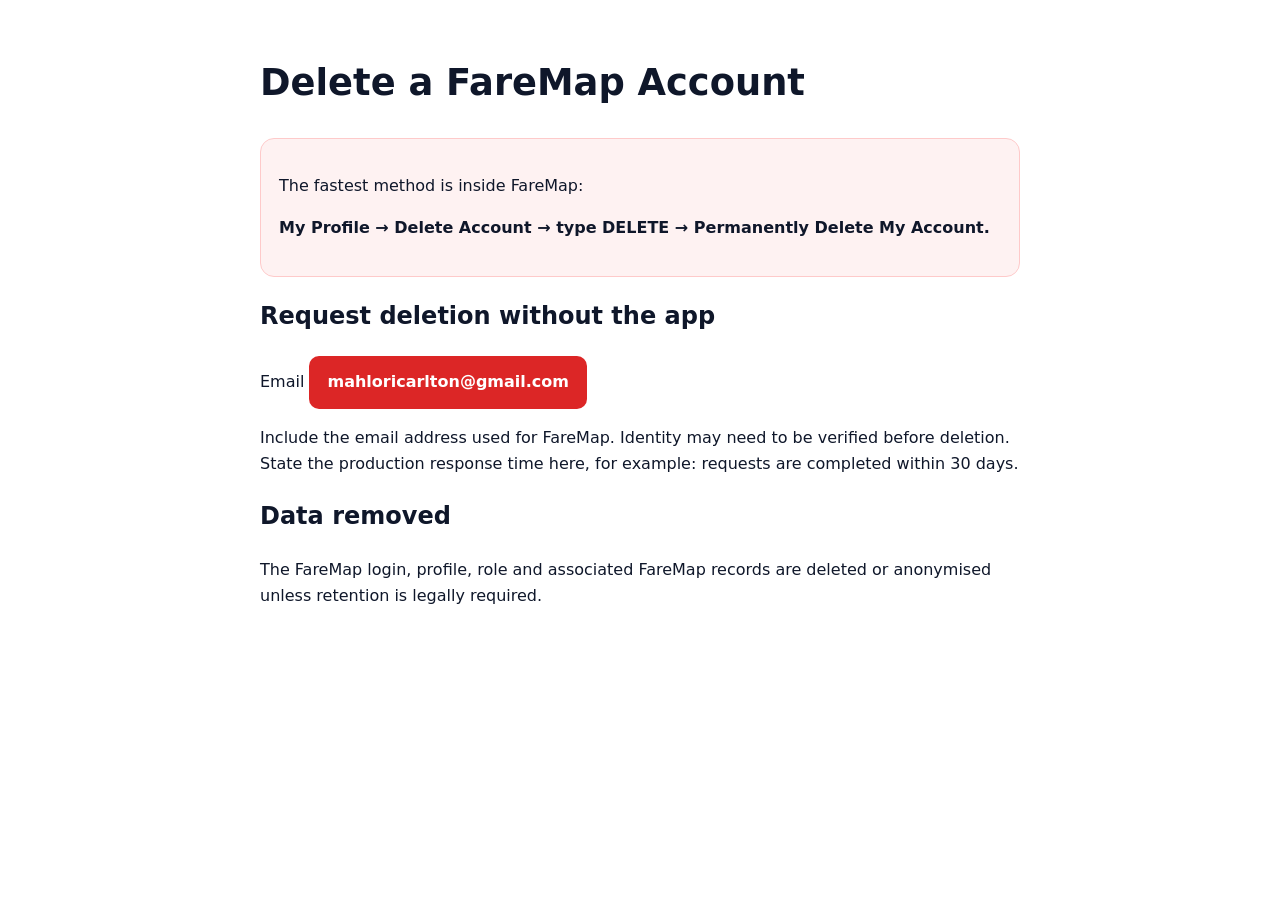
==== faremap-delete-account.html @ ce1ba974 "Add files via upload" ====
<!doctype html>
<html lang="en">
<head>
  <meta charset="utf-8">
  <meta name="viewport" content="width=device-width,initial-scale=1">
  <title>Delete a FareMap Account</title>
  <style>
    body{font-family:system-ui,-apple-system,sans-serif;max-width:760px;margin:0 auto;padding:28px 18px;line-height:1.65;color:#0f172a}
    h1{font-size:2.3rem}.box{border:1px solid #fecaca;background:#fef2f2;padding:18px;border-radius:14px}.button{display:inline-block;background:#dc2626;color:white;padding:13px 18px;border-radius:10px;text-decoration:none;font-weight:800}
  </style>
</head>
<body>
  <h1>Delete a FareMap Account</h1>
  <div class="box">
    <p>The fastest method is inside FareMap:</p>
    <p><strong>My Profile → Delete Account → type DELETE → Permanently Delete My Account.</strong></p>
  </div>
  <h2>Request deletion without the app</h2>
  <p>Email <a class="button" href="mailto:YOUR_SUPPORT_EMAIL?subject=FareMap%20Account%20Deletion%20Request&body=Please%20delete%20my%20FareMap%20account.%0A%0AAccount%20email%3A%20">mahloricarlton@gmail.com</a></p>
  <p>Include the email address used for FareMap. Identity may need to be verified before deletion. State the production response time here, for example: requests are completed within 30 days.</p>
  <h2>Data removed</h2>
  <p>The FareMap login, profile, role and associated FareMap records are deleted or anonymised unless retention is legally required.</p>
</body>
</html>
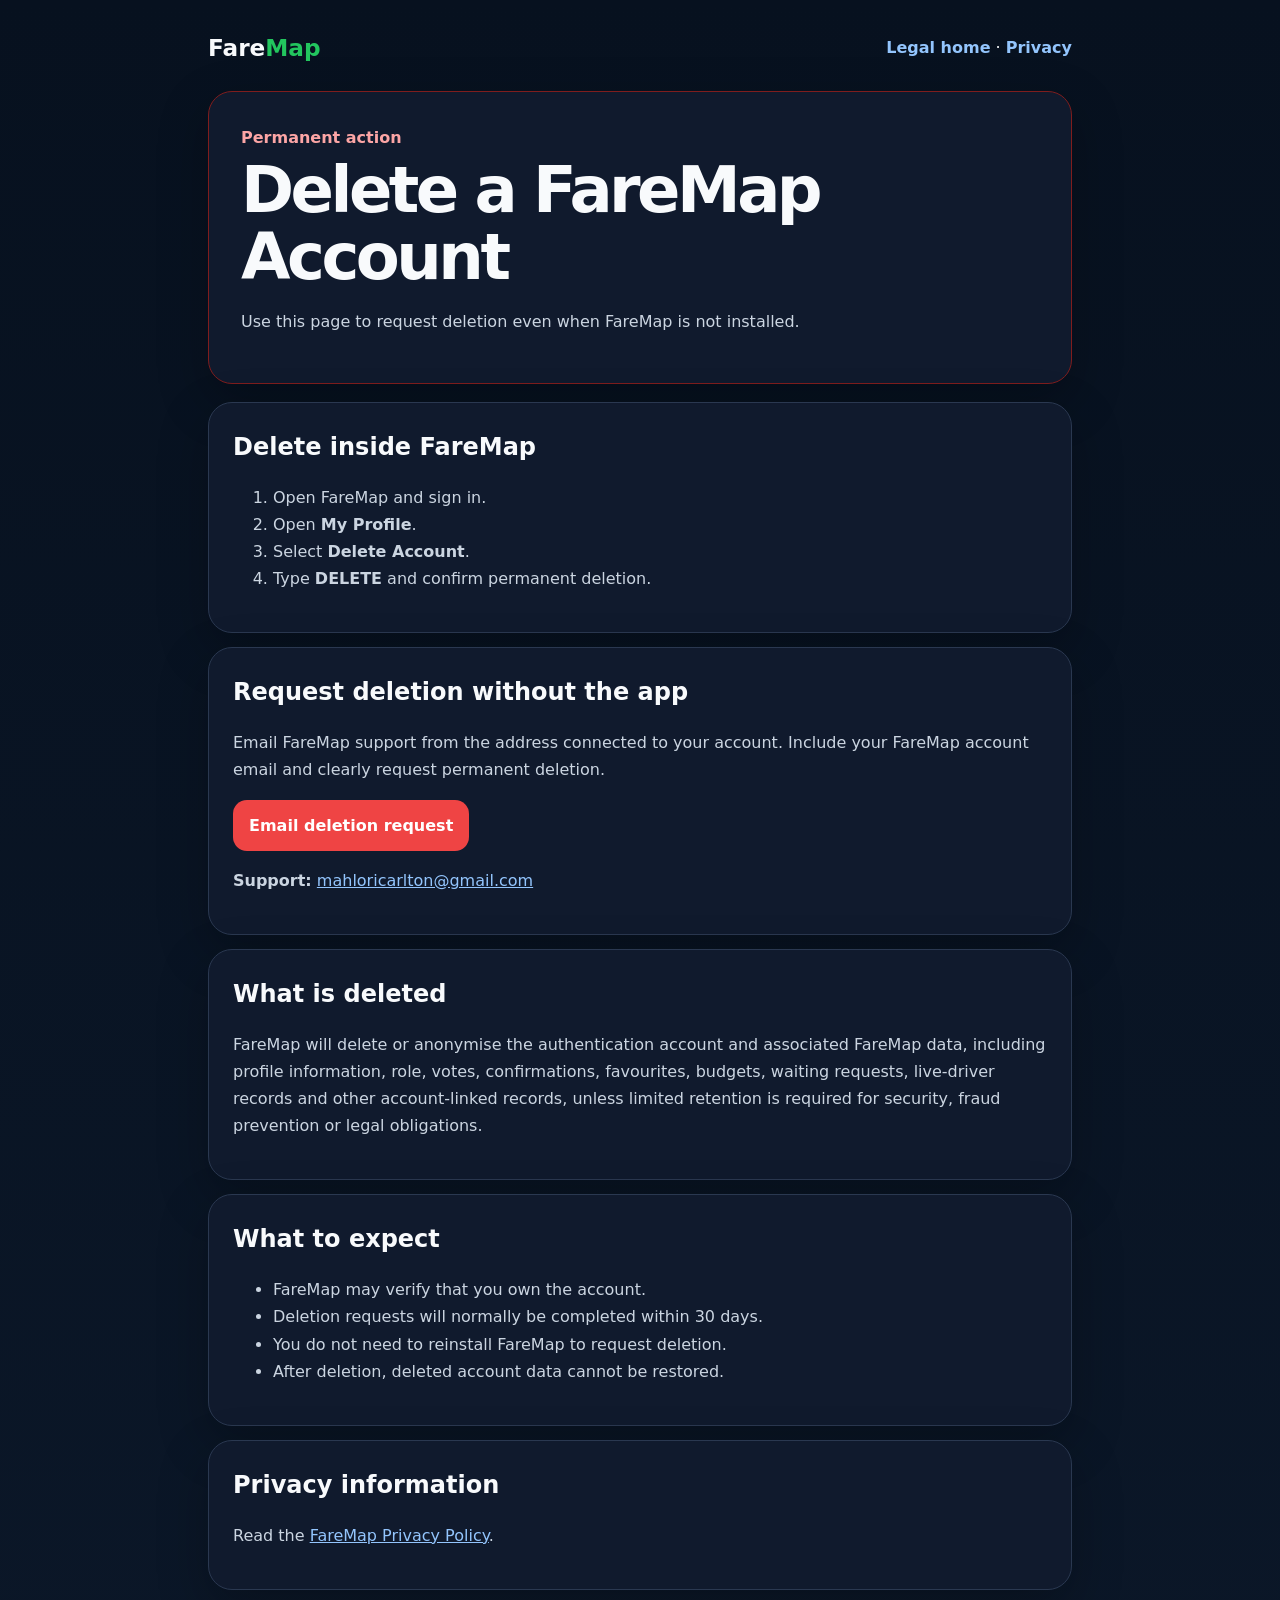
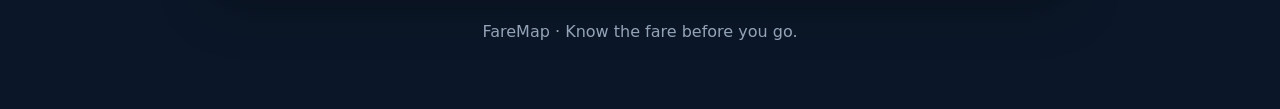
==== commit 117b099f: "Add files via upload" ====
--- a/faremap-delete-account.html
+++ b/faremap-delete-account.html
@@ -1,24 +1,27 @@
 <!doctype html>
 <html lang="en">
 <head>
-  <meta charset="utf-8">
-  <meta name="viewport" content="width=device-width,initial-scale=1">
-  <title>Delete a FareMap Account</title>
-  <style>
-    body{font-family:system-ui,-apple-system,sans-serif;max-width:760px;margin:0 auto;padding:28px 18px;line-height:1.65;color:#0f172a}
-    h1{font-size:2.3rem}.box{border:1px solid #fecaca;background:#fef2f2;padding:18px;border-radius:14px}.button{display:inline-block;background:#dc2626;color:white;padding:13px 18px;border-radius:10px;text-decoration:none;font-weight:800}
-  </style>
+<meta charset="utf-8"><meta name="viewport" content="width=device-width,initial-scale=1">
+<meta name="description" content="Request deletion of a FareMap account and associated data">
+<title>Delete a FareMap Account</title>
+<style>
+:root{--bg:#07111f;--card:#111a2e;--border:#2a3850;--text:#f8fafc;--muted:#cbd5e1;--green:#22c55e;--yellow:#facc15;--red:#ef4444;--blue:#3b82f6}
+*{box-sizing:border-box}body{margin:0;font-family:Inter,system-ui,-apple-system,BlinkMacSystemFont,"Segoe UI",sans-serif;background:linear-gradient(180deg,#07111f,#0b1728);color:var(--text);line-height:1.7}
+a{color:#93c5fd}.shell{max-width:900px;margin:0 auto;padding:28px 18px 64px}.nav{display:flex;justify-content:space-between;gap:18px;align-items:center;margin-bottom:24px}.brand{font-size:1.45rem;font-weight:900}.brand span{color:var(--green)}.nav a{text-decoration:none;font-weight:800}
+.hero,.card{background:rgba(17,26,46,.97);border:1px solid var(--border);border-radius:24px;box-shadow:0 18px 50px rgba(0,0,0,.25)}.hero{padding:32px;margin-bottom:18px}.eyebrow{color:#93c5fd;font-weight:900}.hero h1{font-size:clamp(2.2rem,8vw,4rem);line-height:1.05;margin:.35rem 0 .8rem;letter-spacing:-.055em}.hero p,.card p,.card li{color:var(--muted)}
+.stripe{display:flex;height:7px;border-radius:999px;overflow:hidden;margin-top:22px}.stripe i{flex:1}.stripe i:nth-child(1){background:var(--green)}.stripe i:nth-child(2){background:var(--yellow)}.stripe i:nth-child(3){background:var(--red)}.stripe i:nth-child(4){background:var(--blue)}
+.card{padding:24px;margin-top:14px}.card h2{margin:0 0 .6rem}.button{display:inline-block;padding:12px 16px;border-radius:14px;text-decoration:none;font-weight:900;background:var(--green);color:#04120a}.button.red{background:var(--red);color:white}.button.secondary{background:transparent;border:1px solid var(--border);color:var(--text)}.actions{display:flex;gap:12px;flex-wrap:wrap;margin-top:16px}footer{text-align:center;color:#94a3b8;margin-top:28px}
+@media(max-width:620px){.nav{align-items:flex-start;flex-direction:column}.hero,.card{padding:22px}}
+</style>
+
 </head>
-<body>
-  <h1>Delete a FareMap Account</h1>
-  <div class="box">
-    <p>The fastest method is inside FareMap:</p>
-    <p><strong>My Profile → Delete Account → type DELETE → Permanently Delete My Account.</strong></p>
-  </div>
-  <h2>Request deletion without the app</h2>
-  <p>Email <a class="button" href="mailto:YOUR_SUPPORT_EMAIL?subject=FareMap%20Account%20Deletion%20Request&body=Please%20delete%20my%20FareMap%20account.%0A%0AAccount%20email%3A%20">mahloricarlton@gmail.com</a></p>
-  <p>Include the email address used for FareMap. Identity may need to be verified before deletion. State the production response time here, for example: requests are completed within 30 days.</p>
-  <h2>Data removed</h2>
-  <p>The FareMap login, profile, role and associated FareMap records are deleted or anonymised unless retention is legally required.</p>
-</body>
-</html>
+<body><main class="shell">
+<nav class="nav"><div class="brand">Fare<span>Map</span></div><div><a href="index.html">Legal home</a> · <a href="faremap-privacy.html">Privacy</a></div></nav>
+<section class="hero" style="border-color:#7f1d1d"><div class="eyebrow" style="color:#fca5a5">Permanent action</div><h1>Delete a FareMap Account</h1><p>Use this page to request deletion even when FareMap is not installed.</p></section>
+<section class="card"><h2>Delete inside FareMap</h2><ol><li>Open FareMap and sign in.</li><li>Open <strong>My Profile</strong>.</li><li>Select <strong>Delete Account</strong>.</li><li>Type <strong>DELETE</strong> and confirm permanent deletion.</li></ol></section>
+<section class="card"><h2>Request deletion without the app</h2><p>Email FareMap support from the address connected to your account. Include your FareMap account email and clearly request permanent deletion.</p><div class="actions"><a class="button red" href="mailto:mahloricarlton@gmail.com?subject=FareMap%20Account%20Deletion%20Request&body=Please%20delete%20my%20FareMap%20account%20and%20associated%20data.%0A%0AFareMap%20account%20email%3A%20">Email deletion request</a></div><p><strong>Support:</strong> <a href="mailto:mahloricarlton@gmail.com">mahloricarlton@gmail.com</a></p></section>
+<section class="card"><h2>What is deleted</h2><p>FareMap will delete or anonymise the authentication account and associated FareMap data, including profile information, role, votes, confirmations, favourites, budgets, waiting requests, live-driver records and other account-linked records, unless limited retention is required for security, fraud prevention or legal obligations.</p></section>
+<section class="card"><h2>What to expect</h2><ul><li>FareMap may verify that you own the account.</li><li>Deletion requests will normally be completed within 30 days.</li><li>You do not need to reinstall FareMap to request deletion.</li><li>After deletion, deleted account data cannot be restored.</li></ul></section>
+<section class="card"><h2>Privacy information</h2><p>Read the <a href="faremap-privacy.html">FareMap Privacy Policy</a>.</p></section>
+<footer>FareMap · Know the fare before you go.</footer>
+</main></body></html>
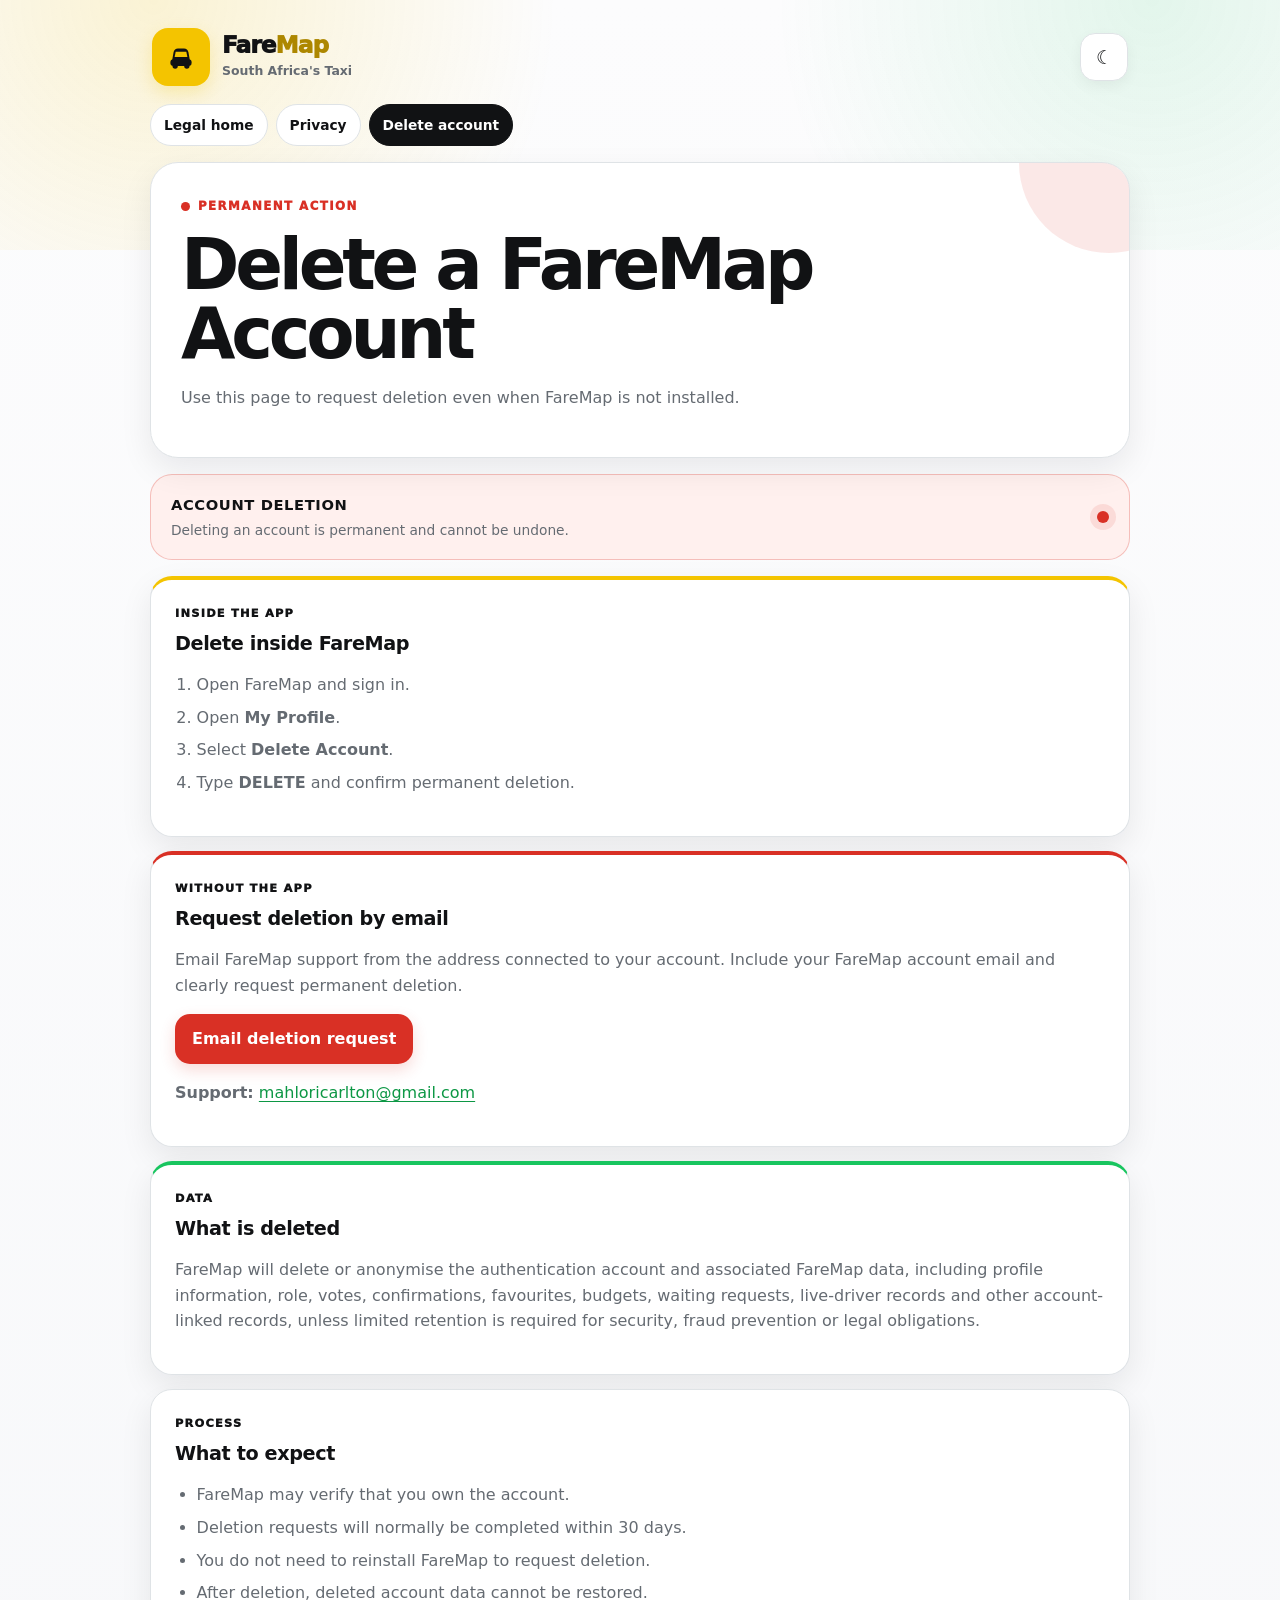
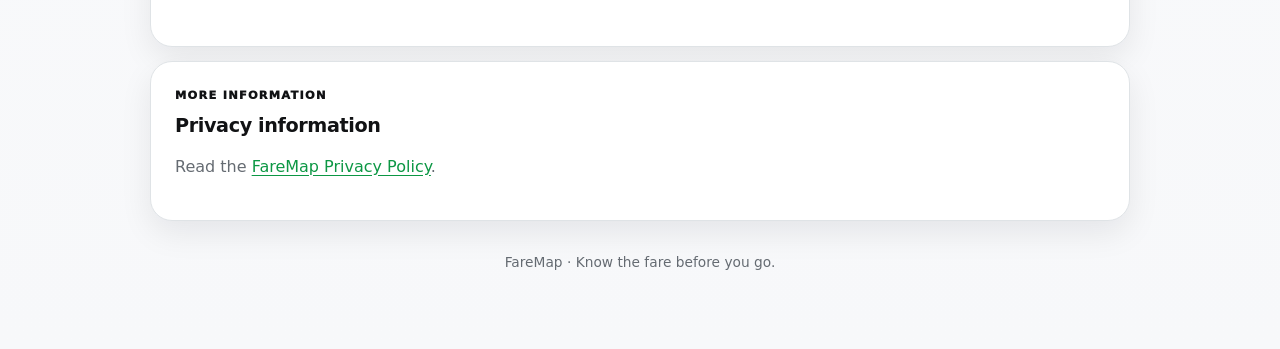
==== commit 56af3df0: "Add files via upload" ====
--- a/faremap-delete-account.html
+++ b/faremap-delete-account.html
@@ -1,27 +1,93 @@
 <!doctype html>
 <html lang="en">
 <head>
-<meta charset="utf-8"><meta name="viewport" content="width=device-width,initial-scale=1">
+<meta charset="utf-8">
+<meta name="viewport" content="width=device-width,initial-scale=1,viewport-fit=cover">
+<meta name="theme-color" content="#f7f8fa">
 <meta name="description" content="Request deletion of a FareMap account and associated data">
 <title>Delete a FareMap Account</title>
-<style>
-:root{--bg:#07111f;--card:#111a2e;--border:#2a3850;--text:#f8fafc;--muted:#cbd5e1;--green:#22c55e;--yellow:#facc15;--red:#ef4444;--blue:#3b82f6}
-*{box-sizing:border-box}body{margin:0;font-family:Inter,system-ui,-apple-system,BlinkMacSystemFont,"Segoe UI",sans-serif;background:linear-gradient(180deg,#07111f,#0b1728);color:var(--text);line-height:1.7}
-a{color:#93c5fd}.shell{max-width:900px;margin:0 auto;padding:28px 18px 64px}.nav{display:flex;justify-content:space-between;gap:18px;align-items:center;margin-bottom:24px}.brand{font-size:1.45rem;font-weight:900}.brand span{color:var(--green)}.nav a{text-decoration:none;font-weight:800}
-.hero,.card{background:rgba(17,26,46,.97);border:1px solid var(--border);border-radius:24px;box-shadow:0 18px 50px rgba(0,0,0,.25)}.hero{padding:32px;margin-bottom:18px}.eyebrow{color:#93c5fd;font-weight:900}.hero h1{font-size:clamp(2.2rem,8vw,4rem);line-height:1.05;margin:.35rem 0 .8rem;letter-spacing:-.055em}.hero p,.card p,.card li{color:var(--muted)}
-.stripe{display:flex;height:7px;border-radius:999px;overflow:hidden;margin-top:22px}.stripe i{flex:1}.stripe i:nth-child(1){background:var(--green)}.stripe i:nth-child(2){background:var(--yellow)}.stripe i:nth-child(3){background:var(--red)}.stripe i:nth-child(4){background:var(--blue)}
-.card{padding:24px;margin-top:14px}.card h2{margin:0 0 .6rem}.button{display:inline-block;padding:12px 16px;border-radius:14px;text-decoration:none;font-weight:900;background:var(--green);color:#04120a}.button.red{background:var(--red);color:white}.button.secondary{background:transparent;border:1px solid var(--border);color:var(--text)}.actions{display:flex;gap:12px;flex-wrap:wrap;margin-top:16px}footer{text-align:center;color:#94a3b8;margin-top:28px}
-@media(max-width:620px){.nav{align-items:flex-start;flex-direction:column}.hero,.card{padding:22px}}
-</style>
+<link rel="stylesheet" href="faremap-legal.css">
+<script src="faremap-legal.js" defer></script>
+</head>
+<body>
+<main class="shell">
+<header class="appbar">
+  <div class="brand-lockup">
+    <div class="brand-mark" aria-hidden="true">
+      <svg viewBox="0 0 64 64" fill="none">
+        <path d="M15 40h34l-3-17c-.7-4-4.2-7-8.3-7H26.3c-4.1 0-7.6 3-8.3 7L15 40Z" fill="#111214"/>
+        <rect x="12" y="36" width="40" height="13" rx="6" fill="#111214"/>
+        <circle cx="21" cy="49" r="5" fill="#111214"/>
+        <circle cx="43" cy="49" r="5" fill="#111214"/>
+        <path d="M22 22h20l2 10H20l2-10Z" fill="#f4c400"/>
+      </svg>
+    </div>
+    <div><div class="brand">Fare<span>Map</span></div><div class="brand-sub">South Africa's Taxi</div></div>
+  </div>
+  <button class="theme" type="button" data-theme-toggle onclick="toggleTheme()" aria-label="Toggle light or dark mode">☾</button>
+</header>
+<nav class="nav" aria-label="Legal pages">
+  <a href="index.html">Legal home</a>
+  <a href="faremap-privacy.html">Privacy</a>
+  <a href="faremap-delete-account.html" aria-current="page">Delete account</a>
+</nav>
 
-</head>
-<body><main class="shell">
-<nav class="nav"><div class="brand">Fare<span>Map</span></div><div><a href="index.html">Legal home</a> · <a href="faremap-privacy.html">Privacy</a></div></nav>
-<section class="hero" style="border-color:#7f1d1d"><div class="eyebrow" style="color:#fca5a5">Permanent action</div><h1>Delete a FareMap Account</h1><p>Use this page to request deletion even when FareMap is not installed.</p></section>
-<section class="card"><h2>Delete inside FareMap</h2><ol><li>Open FareMap and sign in.</li><li>Open <strong>My Profile</strong>.</li><li>Select <strong>Delete Account</strong>.</li><li>Type <strong>DELETE</strong> and confirm permanent deletion.</li></ol></section>
-<section class="card"><h2>Request deletion without the app</h2><p>Email FareMap support from the address connected to your account. Include your FareMap account email and clearly request permanent deletion.</p><div class="actions"><a class="button red" href="mailto:mahloricarlton@gmail.com?subject=FareMap%20Account%20Deletion%20Request&body=Please%20delete%20my%20FareMap%20account%20and%20associated%20data.%0A%0AFareMap%20account%20email%3A%20">Email deletion request</a></div><p><strong>Support:</strong> <a href="mailto:mahloricarlton@gmail.com">mahloricarlton@gmail.com</a></p></section>
-<section class="card"><h2>What is deleted</h2><p>FareMap will delete or anonymise the authentication account and associated FareMap data, including profile information, role, votes, confirmations, favourites, budgets, waiting requests, live-driver records and other account-linked records, unless limited retention is required for security, fraud prevention or legal obligations.</p></section>
-<section class="card"><h2>What to expect</h2><ul><li>FareMap may verify that you own the account.</li><li>Deletion requests will normally be completed within 30 days.</li><li>You do not need to reinstall FareMap to request deletion.</li><li>After deletion, deleted account data cannot be restored.</li></ul></section>
-<section class="card"><h2>Privacy information</h2><p>Read the <a href="faremap-privacy.html">FareMap Privacy Policy</a>.</p></section>
+<section class="hero danger">
+  <div class="eyebrow red">Permanent action</div>
+  <h1>Delete a FareMap Account</h1>
+  <p>Use this page to request deletion even when FareMap is not installed.</p>
+</section>
+
+<div class="status red">
+  <div><strong>ACCOUNT DELETION</strong><span>Deleting an account is permanent and cannot be undone.</span></div>
+  <div class="dot" aria-hidden="true"></div>
+</div>
+
+<section class="card driver-accent">
+  <span class="label">Inside the app</span>
+  <h2>Delete inside FareMap</h2>
+  <ol>
+    <li>Open FareMap and sign in.</li>
+    <li>Open <strong>My Profile</strong>.</li>
+    <li>Select <strong>Delete Account</strong>.</li>
+    <li>Type <strong>DELETE</strong> and confirm permanent deletion.</li>
+  </ol>
+</section>
+
+<section class="card danger-accent">
+  <span class="label">Without the app</span>
+  <h2>Request deletion by email</h2>
+  <p>Email FareMap support from the address connected to your account. Include your FareMap account email and clearly request permanent deletion.</p>
+  <div class="actions">
+    <a class="button red" href="mailto:mahloricarlton@gmail.com?subject=FareMap%20Account%20Deletion%20Request&body=Please%20delete%20my%20FareMap%20account%20and%20associated%20data.%0A%0AFareMap%20account%20email%3A%20">Email deletion request</a>
+  </div>
+  <p><strong>Support:</strong> <a href="mailto:mahloricarlton@gmail.com">mahloricarlton@gmail.com</a></p>
+</section>
+
+<section class="card passenger-accent">
+  <span class="label">Data</span>
+  <h2>What is deleted</h2>
+  <p>FareMap will delete or anonymise the authentication account and associated FareMap data, including profile information, role, votes, confirmations, favourites, budgets, waiting requests, live-driver records and other account-linked records, unless limited retention is required for security, fraud prevention or legal obligations.</p>
+</section>
+
+<section class="card">
+  <span class="label">Process</span>
+  <h2>What to expect</h2>
+  <ul>
+    <li>FareMap may verify that you own the account.</li>
+    <li>Deletion requests will normally be completed within 30 days.</li>
+    <li>You do not need to reinstall FareMap to request deletion.</li>
+    <li>After deletion, deleted account data cannot be restored.</li>
+  </ul>
+</section>
+
+<section class="card">
+  <span class="label">More information</span>
+  <h2>Privacy information</h2>
+  <p>Read the <a href="faremap-privacy.html">FareMap Privacy Policy</a>.</p>
+</section>
+
 <footer>FareMap · Know the fare before you go.</footer>
-</main></body></html>+</main>
+</body>
+</html>
--- a/faremap-legal.css
+++ b/faremap-legal.css
@@ -0,0 +1,140 @@
+:root{
+  --bg:#f7f8fa;
+  --surface:#ffffff;
+  --surface-soft:#f1f3f4;
+  --text:#111214;
+  --muted:#656b72;
+  --border:#dfe3e6;
+  --green:#18c55f;
+  --green-dark:#0c9744;
+  --green-soft:#eefbf3;
+  --yellow:#f4c400;
+  --yellow-dark:#ad8700;
+  --yellow-soft:#fff9dc;
+  --red:#d93025;
+  --red-soft:#fff0ee;
+  --shadow:0 12px 32px rgba(17,18,20,.08);
+}
+*{box-sizing:border-box}
+html{scroll-behavior:smooth}
+body{
+  margin:0;min-height:100vh;
+  font-family:Inter,system-ui,-apple-system,BlinkMacSystemFont,"Segoe UI",Roboto,Arial,sans-serif;
+  background:linear-gradient(180deg,#fcfcfd,var(--bg));
+  color:var(--text);line-height:1.62;-webkit-font-smoothing:antialiased;
+}
+body:before{
+  content:"";position:fixed;inset:0 0 auto;height:250px;z-index:-1;pointer-events:none;
+  background:
+    radial-gradient(circle at 12% 0,rgba(244,196,0,.16),transparent 35%),
+    radial-gradient(circle at 90% 0,rgba(24,197,95,.11),transparent 32%);
+}
+a{color:var(--green-dark);text-underline-offset:3px}
+a:hover{color:var(--green)}
+.shell{width:min(100% - 28px,980px);margin:auto;padding:22px 0 76px}
+.appbar{display:flex;align-items:center;justify-content:space-between;gap:14px;padding:6px 2px 18px}
+.brand-lockup{display:flex;align-items:center;gap:12px;min-width:0}
+.brand-mark{
+  width:58px;height:58px;border-radius:16px;background:var(--yellow);
+  display:grid;place-items:center;box-shadow:0 7px 18px rgba(244,196,0,.24);flex:0 0 auto
+}
+.brand-mark svg{width:34px;height:34px;display:block}
+.brand{font-size:1.45rem;line-height:1;font-weight:950;letter-spacing:-.04em}
+.brand span{color:var(--yellow-dark)}
+.brand-sub{margin-top:5px;color:var(--muted);font-size:.78rem;font-weight:750}
+.theme{
+  width:48px;height:48px;border:1px solid var(--border);border-radius:15px;
+  background:var(--surface);display:grid;place-items:center;color:var(--text);
+  font-size:1.18rem;cursor:pointer;box-shadow:0 5px 14px rgba(17,18,20,.05)
+}
+.nav{display:flex;gap:8px;flex-wrap:wrap;margin:0 0 16px}
+.nav a{
+  color:var(--text);text-decoration:none;font-size:.86rem;font-weight:850;
+  padding:9px 13px;background:var(--surface);border:1px solid var(--border);border-radius:999px
+}
+.nav a[aria-current="page"]{background:var(--text);color:var(--surface);border-color:var(--text)}
+.hero,.card{background:var(--surface);border:1px solid var(--border);box-shadow:var(--shadow)}
+.hero{position:relative;overflow:hidden;border-radius:28px;padding:30px;margin-bottom:16px}
+.hero:after{
+  content:"";position:absolute;width:180px;height:180px;border-radius:50%;
+  right:-70px;top:-90px;background:rgba(244,196,0,.13)
+}
+.hero.passenger:after{background:rgba(24,197,95,.13)}
+.hero.danger:after{background:rgba(217,48,37,.11)}
+.eyebrow{
+  display:inline-flex;align-items:center;gap:8px;color:var(--yellow-dark);
+  font-size:.74rem;font-weight:950;letter-spacing:.12em;text-transform:uppercase
+}
+.eyebrow:before{content:"";width:9px;height:9px;border-radius:50%;background:var(--yellow)}
+.eyebrow.green{color:var(--green-dark)}.eyebrow.green:before{background:var(--green)}
+.eyebrow.red{color:var(--red)}.eyebrow.red:before{background:var(--red)}
+h1{font-size:clamp(2.2rem,8vw,4.4rem);line-height:.98;letter-spacing:-.06em;margin:12px 0 0}
+.hero p,.card p,.card li{color:var(--muted)}
+.meta{font-size:.9rem;color:var(--muted)}
+.route{display:flex;gap:8px;margin-top:22px}
+.route i{display:block;height:6px;border-radius:99px}
+.route i:nth-child(1){width:42%;background:var(--yellow)}
+.route i:nth-child(2){width:21%;background:#111}
+.route i:nth-child(3){width:37%;background:var(--green)}
+.status{
+  display:flex;align-items:center;justify-content:space-between;gap:18px;margin:0 0 16px;
+  padding:18px 20px;background:var(--green-soft);
+  border:1px solid rgba(24,197,95,.30);border-radius:22px
+}
+.status.yellow{background:var(--yellow-soft);border-color:rgba(244,196,0,.38)}
+.status.red{background:var(--red-soft);border-color:rgba(217,48,37,.26)}
+.status strong{display:block;font-size:.92rem;letter-spacing:.04em}
+.status span{display:block;color:var(--muted);font-size:.86rem;margin-top:2px}
+.dot{width:12px;height:12px;border-radius:50%;background:var(--green);box-shadow:0 0 0 7px rgba(24,197,95,.14);flex:0 0 auto}
+.status.yellow .dot{background:var(--yellow);box-shadow:0 0 0 7px rgba(244,196,0,.15)}
+.status.red .dot{background:var(--red);box-shadow:0 0 0 7px rgba(217,48,37,.11)}
+.grid{display:grid;grid-template-columns:repeat(2,minmax(0,1fr));gap:16px}
+.card{border-radius:22px;padding:24px;margin-top:14px}
+.grid>.card{margin-top:0}
+.card h2{margin:0 0 8px;font-size:1.2rem;letter-spacing:-.02em;line-height:1.25}
+.card ul,.card ol{padding-left:1.35rem}.card li+li{margin-top:7px}
+.label{display:block;margin-bottom:9px;font-size:.71rem;font-weight:950;letter-spacing:.11em;text-transform:uppercase}
+.passenger-accent{border-top:4px solid var(--green)}
+.driver-accent{border-top:4px solid var(--yellow)}
+.danger-accent{border-top:4px solid var(--red)}
+.actions{display:flex;gap:10px;flex-wrap:wrap;margin-top:16px}
+.button{
+  display:inline-flex;align-items:center;justify-content:center;gap:8px;min-height:48px;
+  padding:12px 17px;border-radius:15px;text-decoration:none;font-weight:900;
+  background:var(--green);color:#06230f;box-shadow:0 6px 15px rgba(24,197,95,.18)
+}
+.button:hover{background:#20d66a;color:#06230f}
+.button.yellow{background:var(--yellow);color:#171400;box-shadow:0 6px 15px rgba(244,196,0,.20)}
+.button.yellow:hover{background:#ffd20a;color:#171400}
+.button.red{background:var(--red);color:#fff;box-shadow:0 6px 15px rgba(217,48,37,.18)}
+.button.red:hover{background:#e13b31;color:#fff}
+.button.secondary{background:var(--surface);color:var(--text);border:1px solid var(--border);box-shadow:none}
+.button.secondary:hover{background:var(--surface-soft);color:var(--text)}
+.row{
+  display:flex;align-items:flex-start;gap:12px;padding:14px 0;border-top:1px solid var(--border)
+}
+.row:first-of-type{border-top:0;padding-top:2px}
+.row-icon{
+  width:38px;height:38px;border-radius:11px;background:var(--surface-soft);
+  display:grid;place-items:center;flex:0 0 auto;font-weight:950;color:var(--text)
+}
+.row strong{display:block;font-size:.94rem}.row span{display:block;color:var(--muted);font-size:.88rem;margin-top:2px}
+footer{text-align:center;color:var(--muted);font-size:.86rem;margin-top:30px}
+footer a{font-weight:850}
+[data-theme="dark"]{
+  --bg:#0d0f10;--surface:#17191b;--surface-soft:#202326;--text:#f6f7f7;
+  --muted:#aeb4b8;--border:#303438;--green-soft:#12251a;--yellow-soft:#2a240d;
+  --red-soft:#2c1715;--shadow:0 14px 34px rgba(0,0,0,.28)
+}
+[data-theme="dark"] body{background:linear-gradient(180deg,#101214,#0b0d0e)}
+[data-theme="dark"] .brand span,[data-theme="dark"] .eyebrow{color:var(--yellow)}
+[data-theme="dark"] .eyebrow.green{color:#53d786}[data-theme="dark"] a{color:#53d786}
+[data-theme="dark"] .button{color:#04140a}[data-theme="dark"] .button.secondary{color:var(--text)}
+@media(max-width:700px){
+  .shell{width:min(100% - 20px,980px);padding-top:12px}
+  .brand-mark{width:52px;height:52px}.brand-mark svg{width:31px;height:31px}
+  .brand{font-size:1.28rem}.brand-sub{font-size:.72rem}.theme{width:44px;height:44px}
+  .hero{padding:24px 20px}.grid{grid-template-columns:1fr}.card{padding:20px}
+  .actions{display:grid}.button{width:100%}
+}
+@media(prefers-reduced-motion:reduce){*{scroll-behavior:auto!important}}
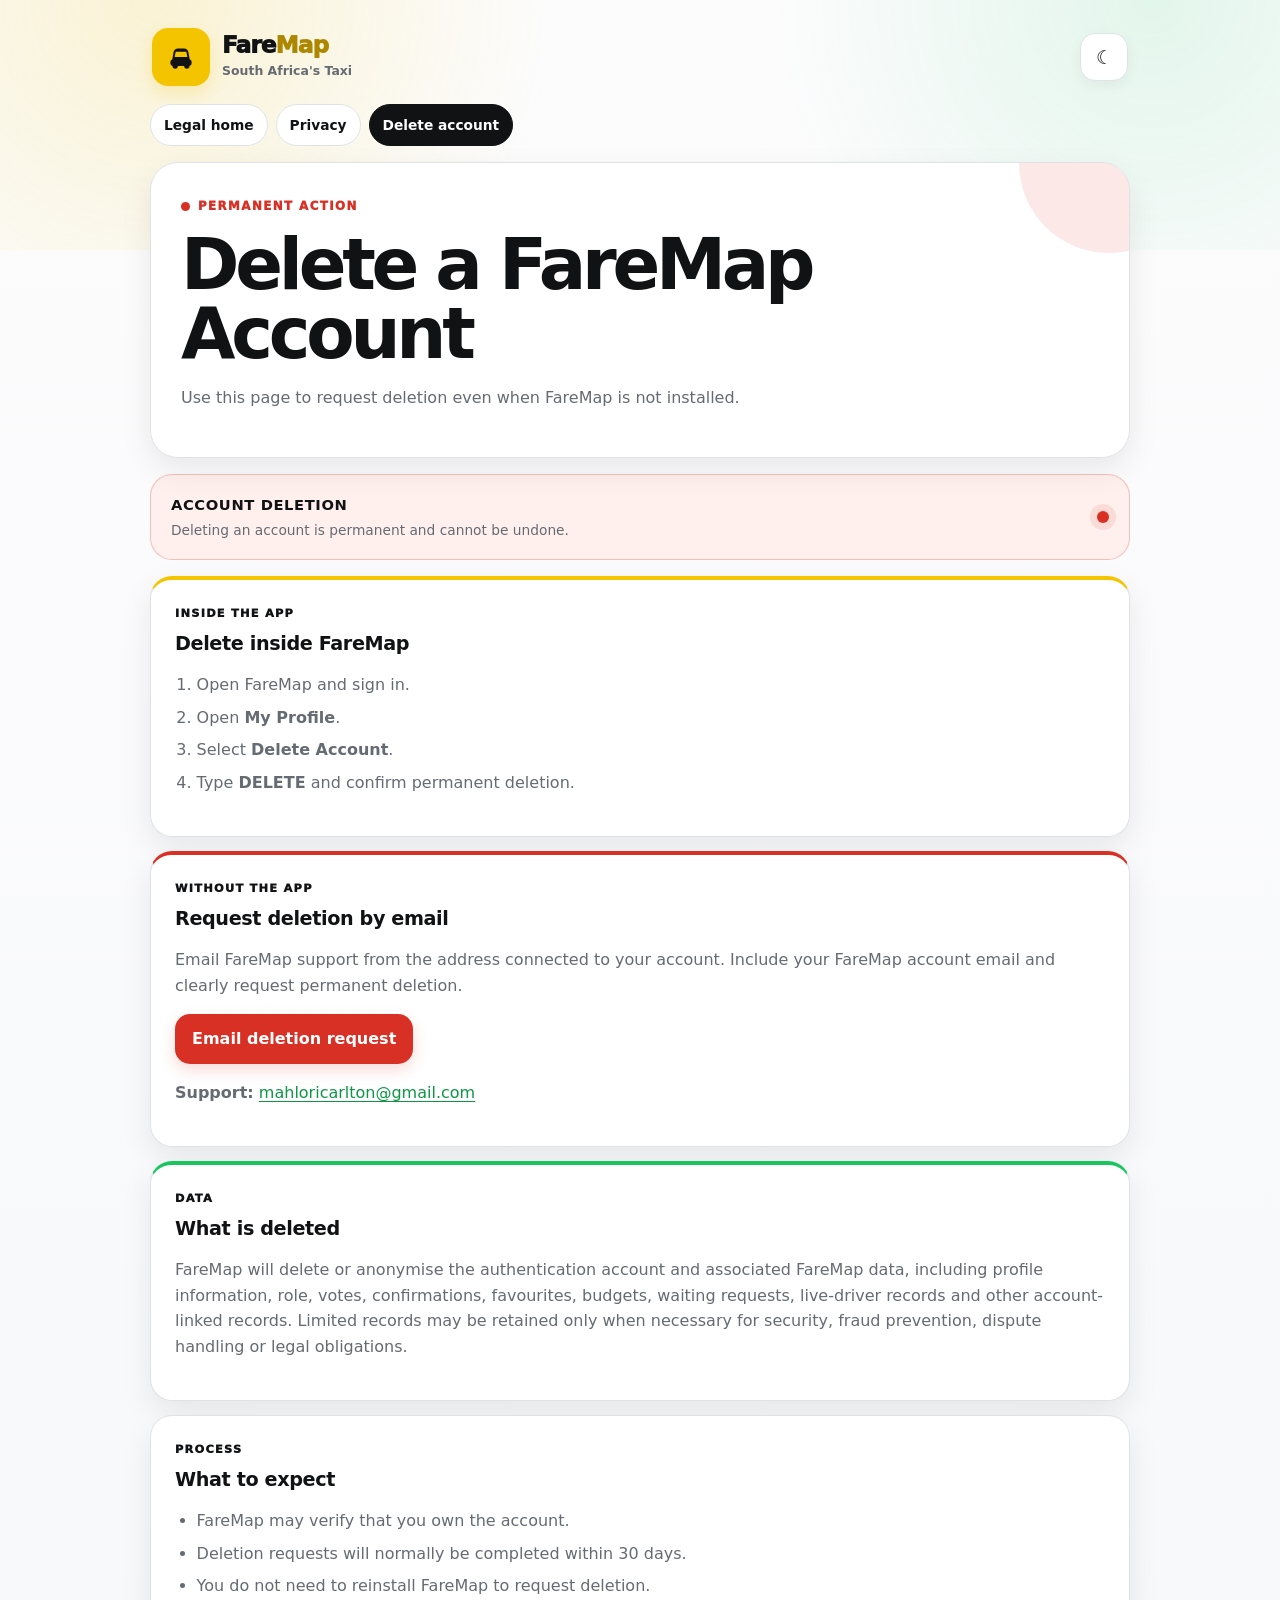
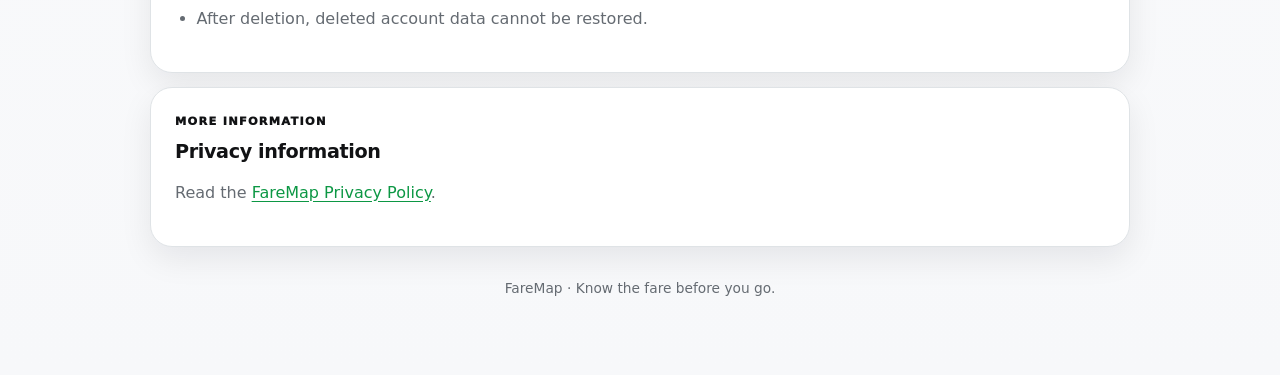
==== commit 873704ef: "Update FareMap production privacy disclosures" ====
--- a/faremap-delete-account.html
+++ b/faremap-delete-account.html
@@ -67,7 +67,7 @@
 <section class="card passenger-accent">
   <span class="label">Data</span>
   <h2>What is deleted</h2>
-  <p>FareMap will delete or anonymise the authentication account and associated FareMap data, including profile information, role, votes, confirmations, favourites, budgets, waiting requests, live-driver records and other account-linked records, unless limited retention is required for security, fraud prevention or legal obligations.</p>
+  <p>FareMap will delete or anonymise the authentication account and associated FareMap data, including profile information, role, votes, confirmations, favourites, budgets, waiting requests, live-driver records and other account-linked records. Limited records may be retained only when necessary for security, fraud prevention, dispute handling or legal obligations.</p>
 </section>
 
 <section class="card">
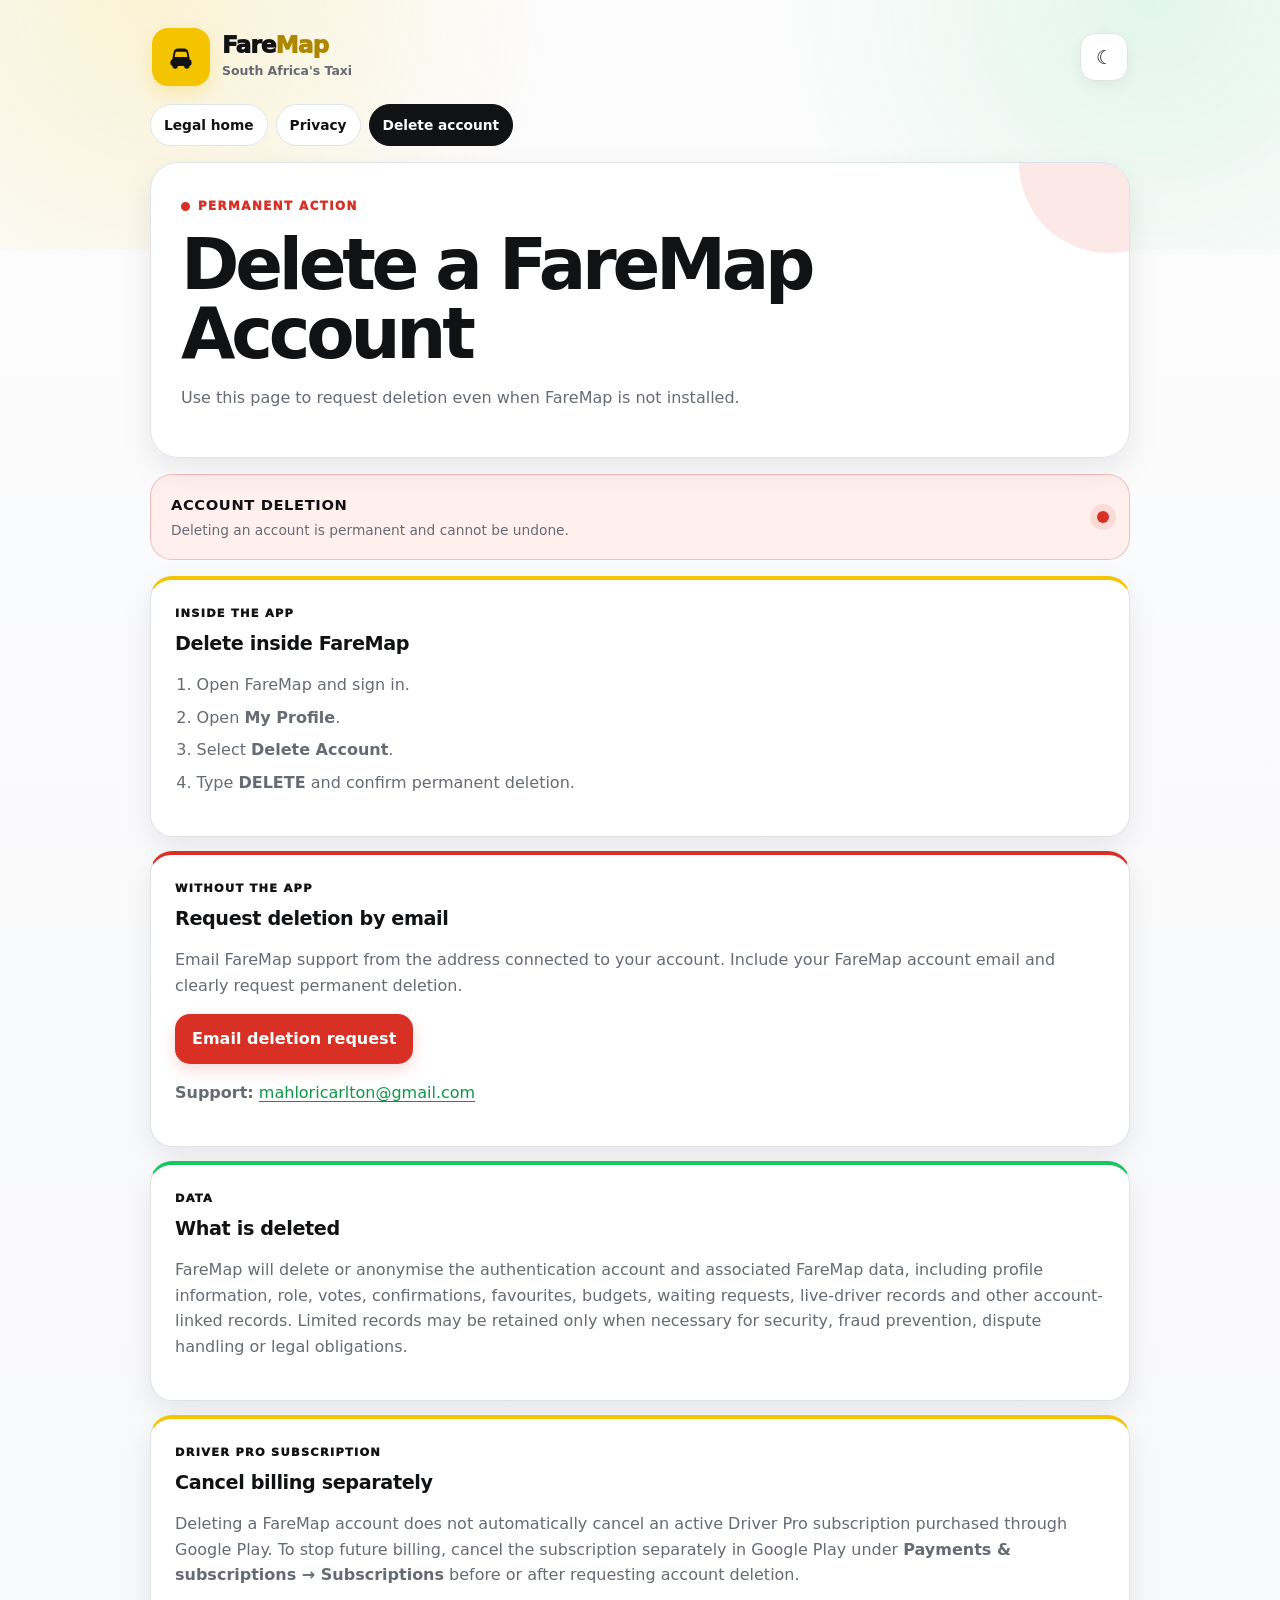
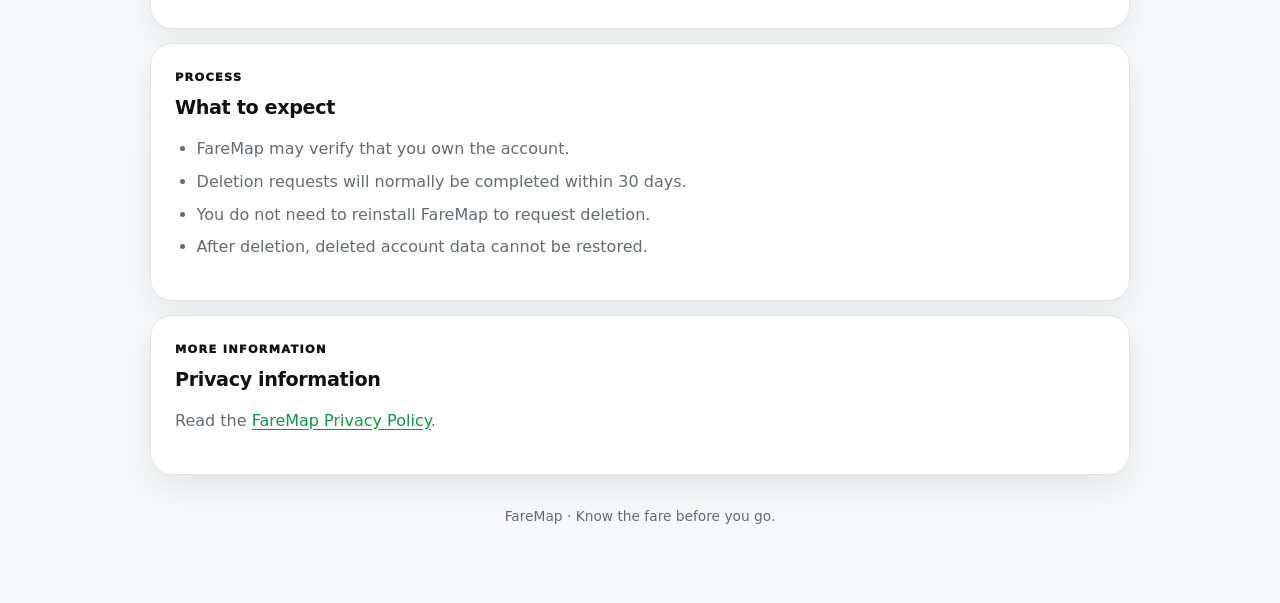
==== commit 527a14b4: "Align FareMap legal disclosures with app" ====
--- a/faremap-delete-account.html
+++ b/faremap-delete-account.html
@@ -70,6 +70,12 @@
   <p>FareMap will delete or anonymise the authentication account and associated FareMap data, including profile information, role, votes, confirmations, favourites, budgets, waiting requests, live-driver records and other account-linked records. Limited records may be retained only when necessary for security, fraud prevention, dispute handling or legal obligations.</p>
 </section>
 
+<section class="card driver-accent">
+  <span class="label">Driver Pro subscription</span>
+  <h2>Cancel billing separately</h2>
+  <p>Deleting a FareMap account does not automatically cancel an active Driver Pro subscription purchased through Google Play. To stop future billing, cancel the subscription separately in Google Play under <strong>Payments &amp; subscriptions → Subscriptions</strong> before or after requesting account deletion.</p>
+</section>
+
 <section class="card">
   <span class="label">Process</span>
   <h2>What to expect</h2>
